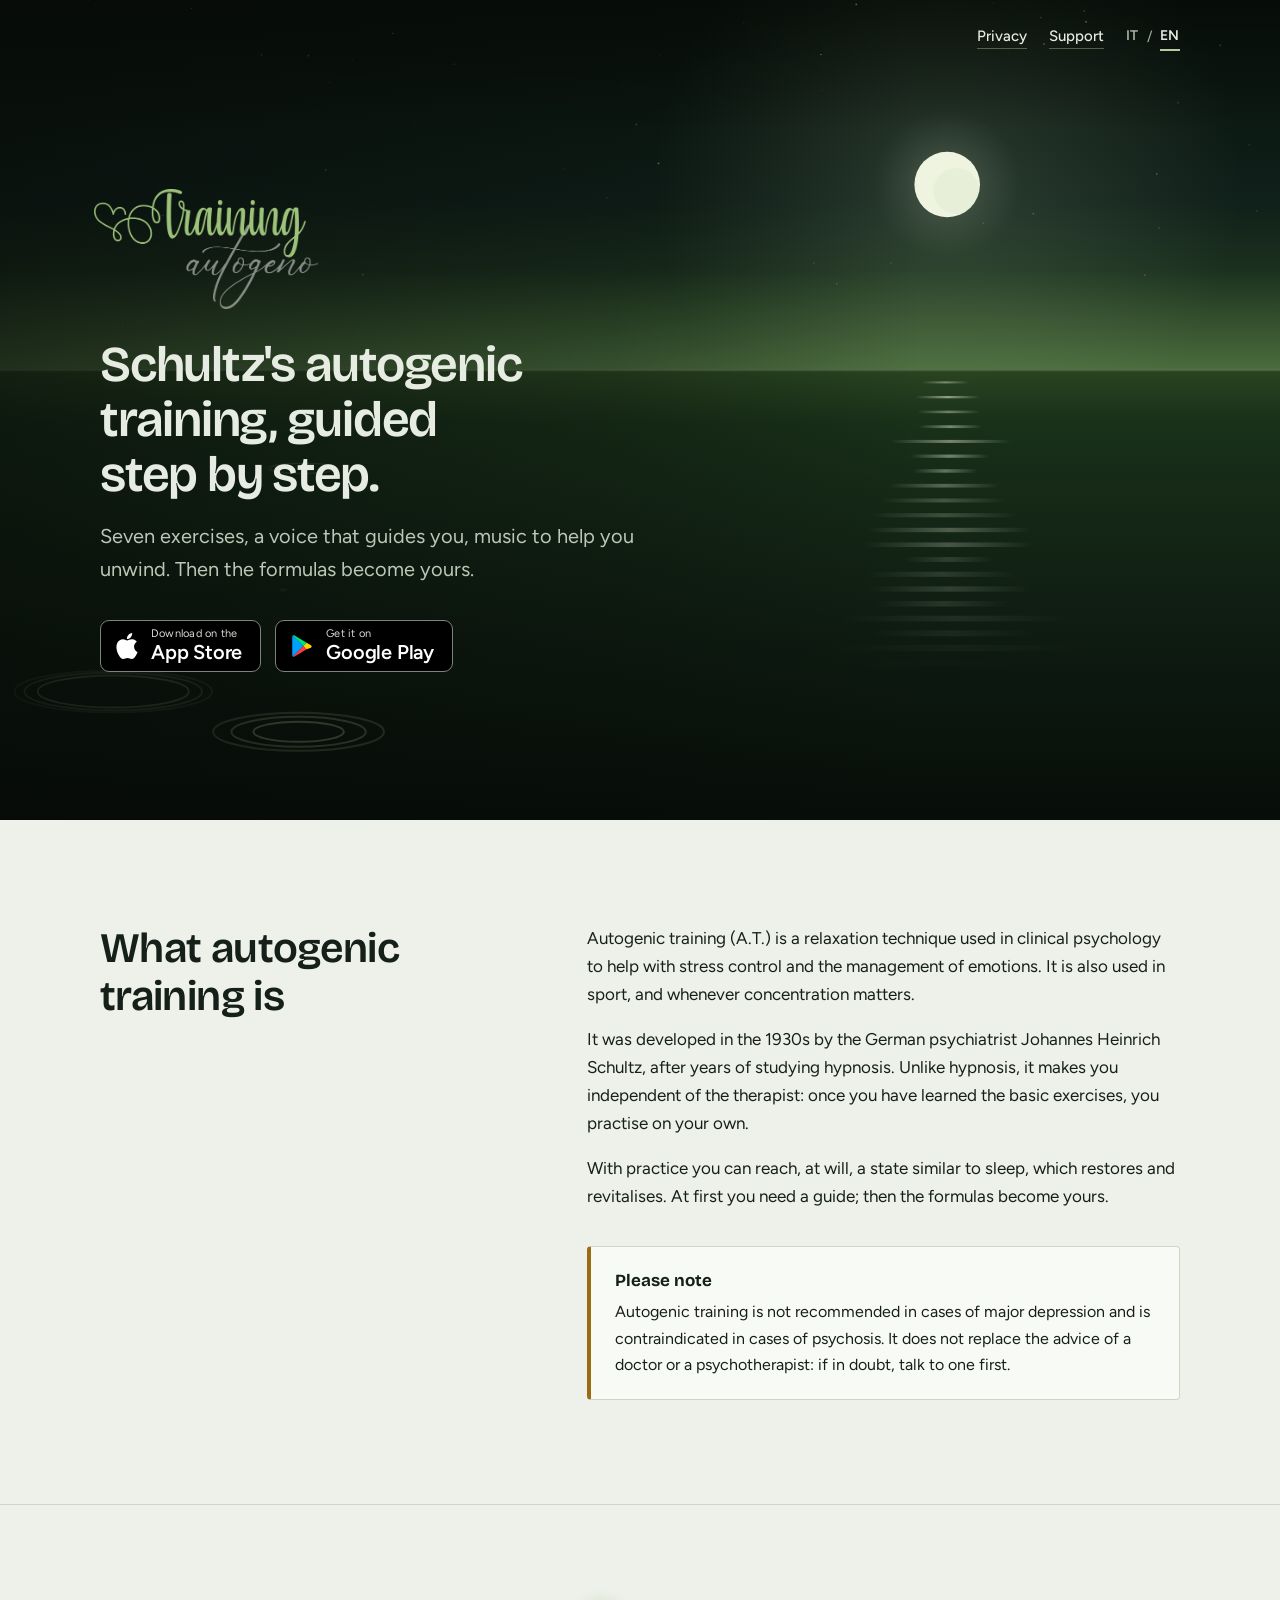
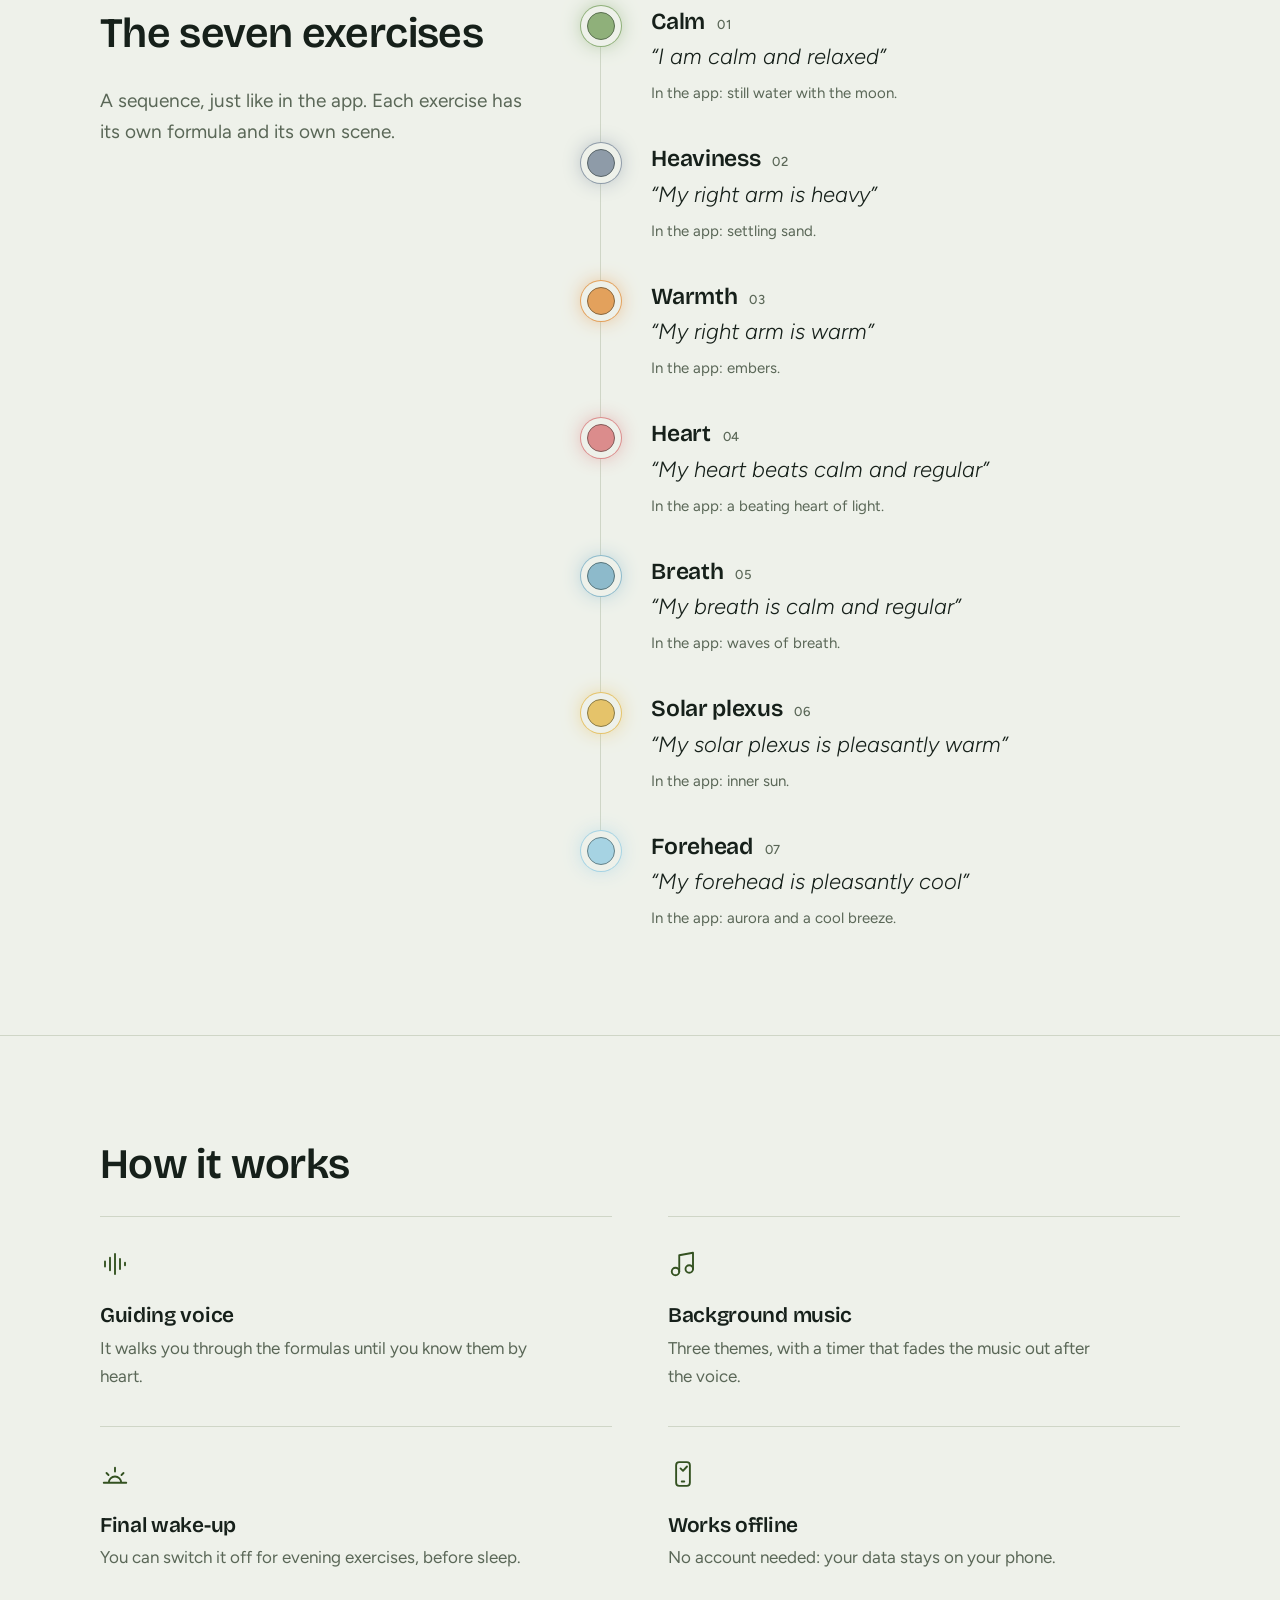
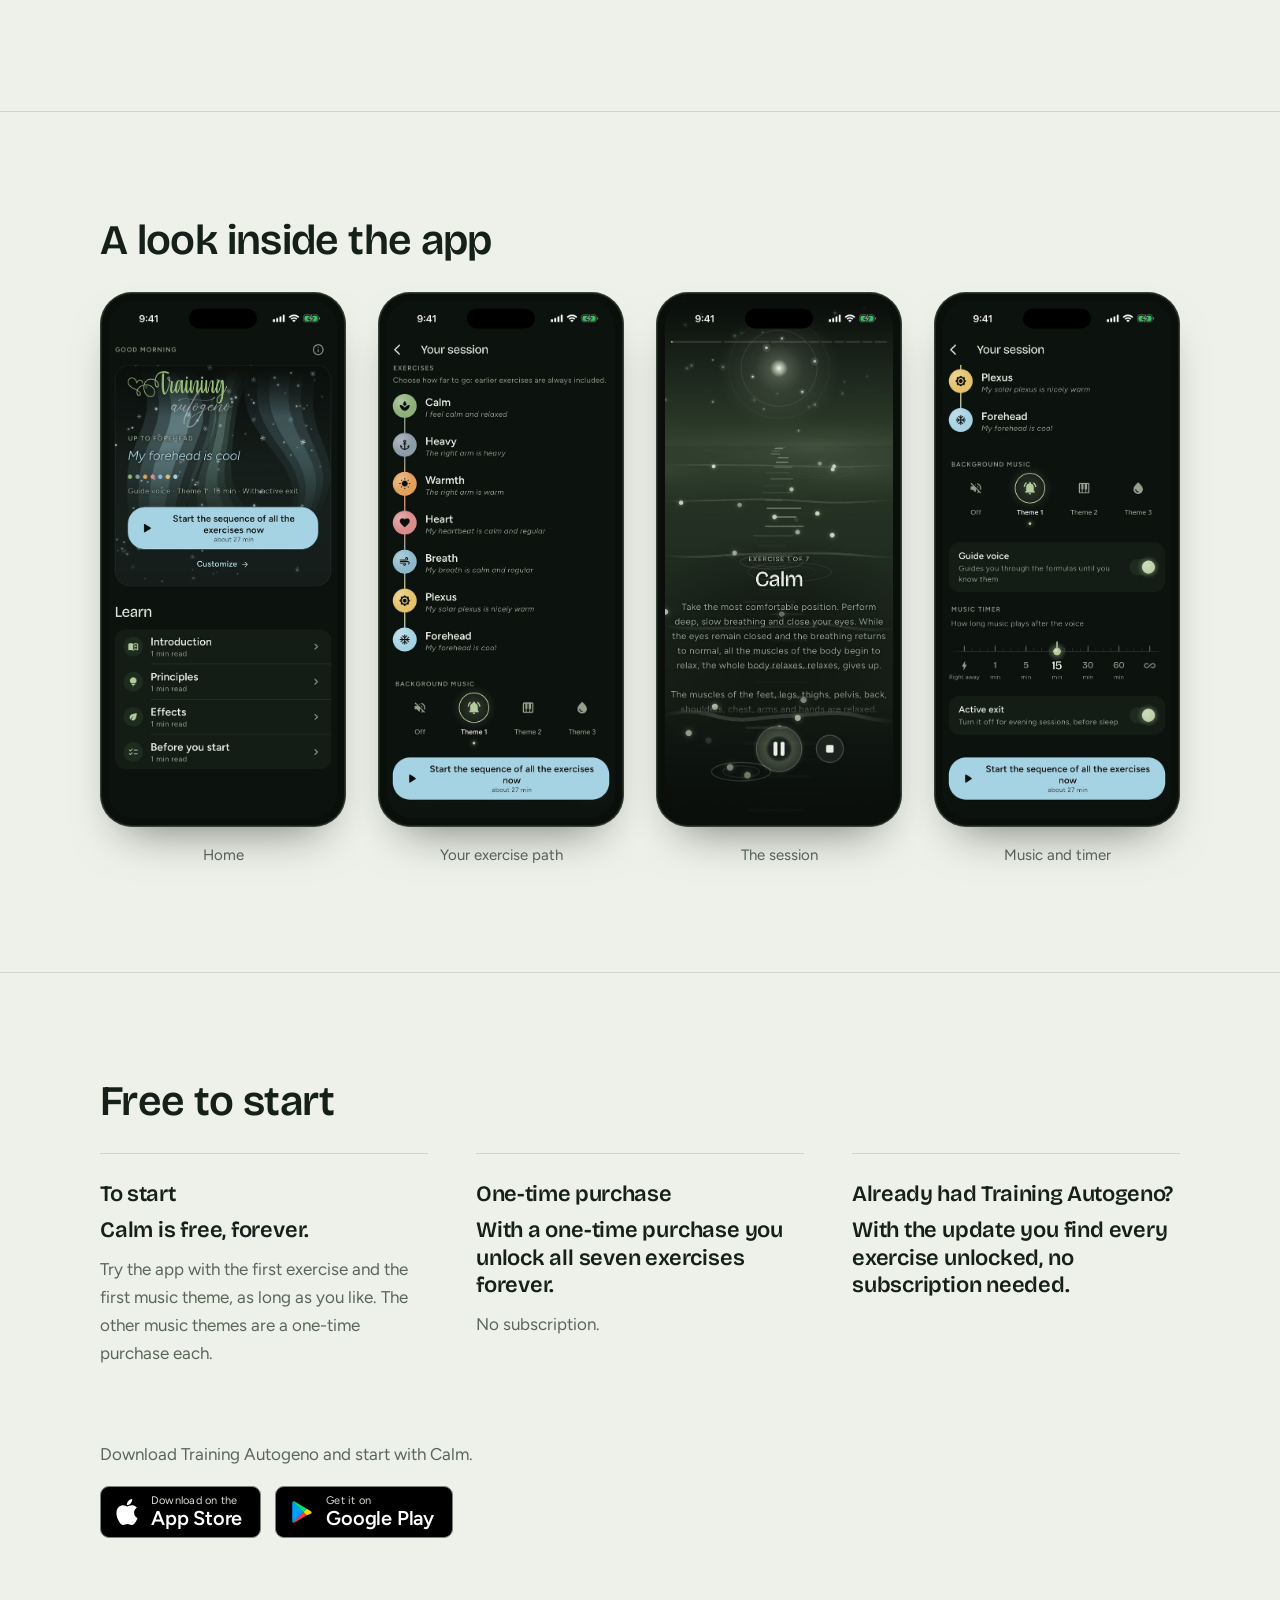
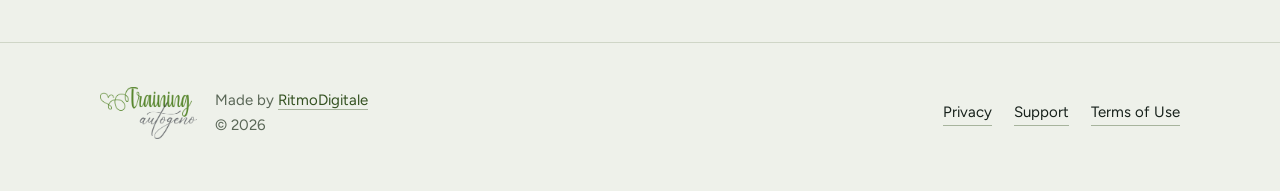
==== index.html @ 7a7b1d1b "Publish the Training Autogeno site. Co-authored-by: Cursor <cursoragent@cursor.com>" ====
<!doctype html>
<html lang="it">
<head>
  <meta charset="utf-8">
  <meta name="viewport" content="width=device-width, initial-scale=1">
  <title data-en="Training Autogeno">Training Autogeno</title>
  <meta name="description" content="Il training autogeno di Schultz, guidato passo dopo passo: sette esercizi, una voce che ti accompagna, musiche per rilassarti." data-en="Schultz's autogenic training, guided step by step: seven exercises, a guiding voice and music to help you unwind.">
  <meta name="theme-color" content="#0C120E" media="(prefers-color-scheme: dark)">
  <meta name="theme-color" content="#EEF1EA" media="(prefers-color-scheme: light)">
  <meta property="og:type" content="website">
  <meta property="og:site_name" content="Training Autogeno">
  <meta property="og:title" content="Training Autogeno" data-en="Training Autogeno">
  <meta property="og:description" content="Il training autogeno di Schultz, guidato passo dopo passo: sette esercizi, una voce che ti accompagna, musiche per rilassarti." data-en="Schultz's autogenic training, guided step by step: seven exercises, a guiding voice and music to help you unwind.">
  <meta property="og:image" content="assets/img/icon.png">
  <link rel="icon" type="image/png" href="assets/img/icon-180.png">
  <link rel="apple-touch-icon" href="assets/img/icon-180.png">
  <link rel="preconnect" href="https://fonts.googleapis.com">
  <link rel="preconnect" href="https://fonts.gstatic.com" crossorigin>
  <link rel="stylesheet" href="https://fonts.googleapis.com/css2?family=Bricolage+Grotesque:opsz,wght@12..96,400..800&family=Figtree:ital,wght@0,300..700;1,300..600&display=swap">
  <link rel="stylesheet" href="assets/style.css">
  <script src="assets/site.js"></script>
</head>
<body>
  <a class="skip" href="#main"><span data-l="it" lang="it">Salta al contenuto</span><span data-l="en" lang="en">Skip to content</span></a>
  <header class="site-header on-hero">
    <div class="wrap">
      <span></span>
      <nav class="nav" aria-label="Menu">
        <a href="privacy.html">Privacy</a>
        <a href="support.html"><span data-l="it" lang="it">Supporto</span><span data-l="en" lang="en">Support</span></a>
        <div class="lang" role="group" aria-label="Lingua / Language">
          <button type="button" data-set-lang="it" aria-pressed="true" lang="it">IT</button><span aria-hidden="true">/</span><button type="button" data-set-lang="en" aria-pressed="false" lang="en">EN</button>
        </div>
      </nav>
    </div>
  </header>
  <main id="main">
    <section class="hero" id="top" aria-labelledby="claim">
      <canvas id="scene" aria-hidden="true"></canvas>
      <div class="hero-scrim"></div>
      <div class="wrap hero-inner">
        <div class="hero-copy">
          <img class="hero-logo" src="assets/img/logo_dark.png" alt="Training Autogeno" width="224" height="120">
          <h1 class="claim" id="claim"><span data-l="it" lang="it">Il training autogeno di Schultz, guidato passo dopo passo.</span><span data-l="en" lang="en">Schultz's autogenic training, guided step by step.</span></h1>
          <p class="sub" data-l="it" lang="it">Sette esercizi, una voce che ti accompagna, musiche per rilassarti. Poi le formule diventano tue.</p>
<p class="sub" data-l="en" lang="en">Seven exercises, a voice that guides you, music to help you unwind. Then the formulas become yours.</p>
          <div class="stores">
          <a class="store" href="#" data-todo="URL App Store" aria-label="Scarica su App Store"><svg viewBox="0 0 24 24" aria-hidden="true" fill="#fff"><path d="M12.152 6.896c-.948 0-2.415-1.078-3.96-1.04-2.04.027-3.91 1.183-4.961 3.014-2.117 3.675-.546 9.103 1.519 12.09 1.013 1.454 2.208 3.09 3.792 3.039 1.52-.065 2.09-.987 3.935-.987 1.831 0 2.35.987 3.96.948 1.637-.026 2.676-1.48 3.676-2.948 1.156-1.688 1.636-3.325 1.662-3.415-.039-.013-3.182-1.221-3.22-4.857-.026-3.04 2.48-4.494 2.597-4.559-1.429-2.09-3.623-2.324-4.39-2.376-2-.156-3.675 1.09-4.61 1.09zM15.53 3.83c.843-1.012 1.4-2.427 1.245-3.83-1.207.052-2.662.805-3.532 1.818-.78.896-1.454 2.338-1.273 3.714 1.338.104 2.715-.688 3.559-1.701"/></svg><span><small><span data-l="it" lang="it">Scarica su</span><span data-l="en" lang="en">Download on the</span></small><b>App Store</b></span></a>
          <a class="store" href="#" data-todo="URL Google Play" aria-label="Disponibile su Google Play"><svg viewBox="0 0 24 24" aria-hidden="true"><path fill="#00A0FF" d="M3.6 2.3 13.3 12 3.6 21.7c-.4-.3-.6-.8-.6-1.4V3.7c0-.6.2-1.1.6-1.4z"/><path fill="#00E27A" d="M3.6 2.3c.4-.3 1-.4 1.6-.1l11.1 6.8-3 3z"/><path fill="#FF3A44" d="M3.6 21.7c.4.3 1 .4 1.6.1l11.1-6.8-3-3z"/><path fill="#FFD400" d="m16.3 9 3.9 2.3c.9.5.9 1.9 0 2.4L16.3 15l-3-3z"/></svg><span><small><span data-l="it" lang="it">Disponibile su</span><span data-l="en" lang="en">Get it on</span></small><b>Google Play</b></span></a>
        </div>
        </div>
      </div>
    </section>

    <section id="cose" aria-labelledby="h-cose">
      <div class="wrap about">
        <h2 id="h-cose"><span data-l="it" lang="it">Cos'è il training autogeno</span><span data-l="en" lang="en">What autogenic training is</span></h2>
        <div>
          <p data-l="it" lang="it">Il training autogeno (T.A.) è una tecnica di rilassamento usata in psicologia clinica come aiuto nel controllo dello stress e nella gestione delle emozioni. Si usa anche nello sport e ogni volta che serve concentrazione.</p>
<p data-l="en" lang="en">Autogenic training (A.T.) is a relaxation technique used in clinical psychology to help with stress control and the management of emotions. It is also used in sport, and whenever concentration matters.</p>
          <p data-l="it" lang="it">Lo sviluppò negli anni Trenta lo psichiatra tedesco Johannes Heinrich Schultz, dopo anni di studio dell'ipnosi. A differenza dell'ipnosi, rende indipendenti dal terapeuta: una volta imparati gli esercizi fondamentali, li pratichi da solo.</p>
<p data-l="en" lang="en">It was developed in the 1930s by the German psychiatrist Johannes Heinrich Schultz, after years of studying hypnosis. Unlike hypnosis, it makes you independent of the therapist: once you have learned the basic exercises, you practise on your own.</p>
          <p data-l="it" lang="it">Con la pratica puoi raggiungere, quando vuoi, una condizione simile al sonno, che ripara e rivitalizza. All'inizio serve una guida; poi le formule diventano tue.</p>
<p data-l="en" lang="en">With practice you can reach, at will, a state similar to sleep, which restores and revitalises. At first you need a guide; then the formulas become yours.</p>
          <aside class="notice" aria-label="Avvertenza">
            <strong><span data-l="it" lang="it">Avvertenza</span><span data-l="en" lang="en">Please note</span></strong>
            <p data-l="it" lang="it">Il training autogeno non è indicato in caso di depressione importante ed è controindicato in caso di psicosi. Non sostituisce il parere di un medico o di uno psicoterapeuta: se hai dubbi, parlane prima con lui.</p>
<p data-l="en" lang="en">Autogenic training is not recommended in cases of major depression and is contraindicated in cases of psychosis. It does not replace the advice of a doctor or a psychotherapist: if in doubt, talk to one first.</p>
          </aside>
        </div>
      </div>
    </section>

    <section id="esercizi" aria-labelledby="h-es">
      <div class="wrap exercises">
        <div>
          <h2 id="h-es"><span data-l="it" lang="it">I sette esercizi</span><span data-l="en" lang="en">The seven exercises</span></h2>
          <p class="lead" data-l="it" lang="it">Un percorso in sequenza, come nell'app. Ogni esercizio ha la sua formula e la sua scena.</p>
<p class="lead" data-l="en" lang="en">A sequence, just like in the app. Each exercise has its own formula and its own scene.</p>
        </div>
        <ol class="path">
          <li style="--c:#8FB07A">
            <span class="node" aria-hidden="true"></span>
            <h3><span data-l="it" lang="it">Calma</span><span data-l="en" lang="en">Calm</span> <span class="n" aria-hidden="true">01</span></h3>
            <p class="formula" data-l="it" lang="it">“Io sono calmo e disteso”</p>
<p class="formula" data-l="en" lang="en">“I am calm and relaxed”</p>
            <p class="scene" data-l="it" lang="it">Nell'app: acqua ferma con la luna.</p>
<p class="scene" data-l="en" lang="en">In the app: still water with the moon.</p>
          </li>
          <li style="--c:#8E9BA8">
            <span class="node" aria-hidden="true"></span>
            <h3><span data-l="it" lang="it">Pesantezza</span><span data-l="en" lang="en">Heaviness</span> <span class="n" aria-hidden="true">02</span></h3>
            <p class="formula" data-l="it" lang="it">“Il braccio destro è pesante”</p>
<p class="formula" data-l="en" lang="en">“My right arm is heavy”</p>
            <p class="scene" data-l="it" lang="it">Nell'app: sabbia che si posa.</p>
<p class="scene" data-l="en" lang="en">In the app: settling sand.</p>
          </li>
          <li style="--c:#E3A15C">
            <span class="node" aria-hidden="true"></span>
            <h3><span data-l="it" lang="it">Calore</span><span data-l="en" lang="en">Warmth</span> <span class="n" aria-hidden="true">03</span></h3>
            <p class="formula" data-l="it" lang="it">“Il braccio destro è caldo”</p>
<p class="formula" data-l="en" lang="en">“My right arm is warm”</p>
            <p class="scene" data-l="it" lang="it">Nell'app: braci.</p>
<p class="scene" data-l="en" lang="en">In the app: embers.</p>
          </li>
          <li style="--c:#DB8C8C">
            <span class="node" aria-hidden="true"></span>
            <h3><span data-l="it" lang="it">Cuore</span><span data-l="en" lang="en">Heart</span> <span class="n" aria-hidden="true">04</span></h3>
            <p class="formula" data-l="it" lang="it">“Il mio cuore batte calmo e rilassato”</p>
<p class="formula" data-l="en" lang="en">“My heart beats calm and regular”</p>
            <p class="scene" data-l="it" lang="it">Nell'app: un cuore di luce che batte.</p>
<p class="scene" data-l="en" lang="en">In the app: a beating heart of light.</p>
          </li>
          <li style="--c:#8DBACB">
            <span class="node" aria-hidden="true"></span>
            <h3><span data-l="it" lang="it">Respiro</span><span data-l="en" lang="en">Breath</span> <span class="n" aria-hidden="true">05</span></h3>
            <p class="formula" data-l="it" lang="it">“Il respiro è calmo e regolare”</p>
<p class="formula" data-l="en" lang="en">“My breath is calm and regular”</p>
            <p class="scene" data-l="it" lang="it">Nell'app: onde del respiro.</p>
<p class="scene" data-l="en" lang="en">In the app: waves of breath.</p>
          </li>
          <li style="--c:#E5C36A">
            <span class="node" aria-hidden="true"></span>
            <h3><span data-l="it" lang="it">Plesso</span><span data-l="en" lang="en">Solar plexus</span> <span class="n" aria-hidden="true">06</span></h3>
            <p class="formula" data-l="it" lang="it">“Il mio plesso solare è piacevolmente caldo”</p>
<p class="formula" data-l="en" lang="en">“My solar plexus is pleasantly warm”</p>
            <p class="scene" data-l="it" lang="it">Nell'app: sole interiore.</p>
<p class="scene" data-l="en" lang="en">In the app: inner sun.</p>
          </li>
          <li style="--c:#A6D3E3">
            <span class="node" aria-hidden="true"></span>
            <h3><span data-l="it" lang="it">Fronte</span><span data-l="en" lang="en">Forehead</span> <span class="n" aria-hidden="true">07</span></h3>
            <p class="formula" data-l="it" lang="it">“La mia fronte è piacevolmente fresca”</p>
<p class="formula" data-l="en" lang="en">“My forehead is pleasantly cool”</p>
            <p class="scene" data-l="it" lang="it">Nell'app: aurora e brezza fresca.</p>
<p class="scene" data-l="en" lang="en">In the app: aurora and a cool breeze.</p>
          </li>
        </ol>
      </div>
    </section>

    <section id="funziona" aria-labelledby="h-fn">
      <div class="wrap">
        <h2 id="h-fn"><span data-l="it" lang="it">Come funziona</span><span data-l="en" lang="en">How it works</span></h2>
        <div class="feats">
          <div class="feat"><svg viewBox="0 0 24 24" aria-hidden="true"><path d="M4 10v4M8 7v10M12 4v16M16 8v8M20 11v2"/></svg><h3><span data-l="it" lang="it">Voce guida</span><span data-l="en" lang="en">Guiding voice</span></h3><p data-l="it" lang="it">Ti accompagna nelle formule finché non le conosci.</p>
<p data-l="en" lang="en">It walks you through the formulas until you know them by heart.</p></div>
          <div class="feat"><svg viewBox="0 0 24 24" aria-hidden="true"><path d="M9 18V5l11-2v13"/><circle cx="6" cy="18" r="3"/><circle cx="17" cy="16" r="3"/></svg><h3><span data-l="it" lang="it">Musiche di sottofondo</span><span data-l="en" lang="en">Background music</span></h3><p data-l="it" lang="it">Tre temi, con un timer che sfuma la musica dopo la voce.</p>
<p data-l="en" lang="en">Three themes, with a timer that fades the music out after the voice.</p></div>
          <div class="feat"><svg viewBox="0 0 24 24" aria-hidden="true"><path d="M3 19h18M7 19a5 5 0 0 1 10 0M12 7v3M5.2 11.2l1.6 1.6M18.8 11.2l-1.6 1.6"/></svg><h3><span data-l="it" lang="it">Ripresa finale</span><span data-l="en" lang="en">Final wake-up</span></h3><p data-l="it" lang="it">Si può disattivare per gli esercizi serali, prima di dormire.</p>
<p data-l="en" lang="en">You can switch it off for evening exercises, before sleep.</p></div>
          <div class="feat"><svg viewBox="0 0 24 24" aria-hidden="true"><rect x="6.5" y="2.5" width="11" height="19" rx="2.5"/><path d="M10 7.5l2 2 3.2-3.5M11 18h2"/></svg><h3><span data-l="it" lang="it">Funziona offline</span><span data-l="en" lang="en">Works offline</span></h3><p data-l="it" lang="it">Niente account: i tuoi dati restano sul telefono.</p>
<p data-l="en" lang="en">No account needed: your data stays on your phone.</p></div>
        </div>
      </div>
    </section>

    <section id="screenshot" aria-labelledby="h-sc">
      <div class="wrap">
        <h2 id="h-sc"><span data-l="it" lang="it">Uno sguardo all'app</span><span data-l="en" lang="en">A look inside the app</span></h2>
        <ul class="phones">
          <li><figure>
            <div class="phone" role="img" aria-label="Home con la scena dell'esercizio scelto" data-alt-it="Home con la scena dell'esercizio scelto" data-alt-en="Home with the scene of the chosen exercise"><div class="screen"><canvas data-phone="home" aria-hidden="true"></canvas><img src="assets/img/screens/home.it.jpg" data-shot="home" alt="" loading="lazy" onload="this.classList.add('ok')"></div></div>
            <figcaption><span data-l="it" lang="it">La home</span><span data-l="en" lang="en">Home</span></figcaption>
          </figure></li>
          <li><figure>
            <div class="phone" role="img" aria-label="Il percorso dei sette esercizi con l'anteprima animata" data-alt-it="Il percorso dei sette esercizi con l'anteprima animata" data-alt-en="The path of the seven exercises with the animated preview"><div class="screen"><canvas data-phone="setup" aria-hidden="true"></canvas><img src="assets/img/screens/setup.it.jpg" data-shot="setup" alt="" loading="lazy" onload="this.classList.add('ok')"></div></div>
            <figcaption><span data-l="it" lang="it">Il percorso degli esercizi</span><span data-l="en" lang="en">Your exercise path</span></figcaption>
          </figure></li>
          <li><figure>
            <div class="phone" role="img" aria-label="Sessione con la scena dell'acqua ferma" data-alt-it="Sessione con la scena dell'acqua ferma" data-alt-en="Session with the still water scene"><div class="screen"><canvas data-phone="session" aria-hidden="true"></canvas><img src="assets/img/screens/session.it.jpg" data-shot="session" alt="" loading="lazy" onload="this.classList.add('ok')"></div></div>
            <figcaption><span data-l="it" lang="it">La sessione</span><span data-l="en" lang="en">The session</span></figcaption>
          </figure></li>
          <li><figure>
            <div class="phone" role="img" aria-label="Musiche, timer della musica e ripresa finale" data-alt-it="Musiche, timer della musica e ripresa finale" data-alt-en="Music themes, music timer and active exit"><div class="screen"><canvas data-phone="paywall" aria-hidden="true"></canvas><img src="assets/img/screens/controls.it.jpg" data-shot="controls" alt="" loading="lazy" onload="this.classList.add('ok')"></div></div>
            <figcaption><span data-l="it" lang="it">Musiche e timer</span><span data-l="en" lang="en">Music and timer</span></figcaption>
          </figure></li>
        </ul>
      </div>
    </section>

    <section id="prezzi" aria-labelledby="h-pr">
      <div class="wrap">
        <h2 id="h-pr"><span data-l="it" lang="it">Gratis per cominciare</span><span data-l="en" lang="en">Free to start</span></h2>
        <div class="prices">
          <div class="price">
            <h3><span data-l="it" lang="it">Per cominciare</span><span data-l="en" lang="en">To start</span></h3>
            <p class="big" data-l="it" lang="it">Calma è gratis, per sempre.</p>
<p class="big" data-l="en" lang="en">Calm is free, forever.</p>
            <p data-l="it" lang="it">Provi l'app con il primo esercizio e il primo tema musicale, quanto vuoi. Gli altri temi musicali si acquistano a parte, una volta sola.</p>
<p data-l="en" lang="en">Try the app with the first exercise and the first music theme, as long as you like. The other music themes are a one-time purchase each.</p>
          </div>
          <div class="price">
            <h3><span data-l="it" lang="it">Acquisto unico</span><span data-l="en" lang="en">One-time purchase</span></h3>
            <p class="big" data-l="it" lang="it">Con un acquisto unico sblocchi per sempre tutti e sette gli esercizi.</p>
<p class="big" data-l="en" lang="en">With a one-time purchase you unlock all seven exercises forever.</p>
            <p data-l="it" lang="it">Nessun abbonamento.</p>
<p data-l="en" lang="en">No subscription.</p>
          </div>
          <div class="price">
            <h3><span data-l="it" lang="it">Avevi già Training Autogeno?</span><span data-l="en" lang="en">Already had Training Autogeno?</span></h3>
            <p class="big" data-l="it" lang="it">Con l'aggiornamento trovi tutti gli esercizi sbloccati, senza abbonamento.</p>
<p class="big" data-l="en" lang="en">With the update you find every exercise unlocked, no subscription needed.</p>
          </div>
        </div>
        <div class="cta">
          <p data-l="it" lang="it">Scarica Training Autogeno e comincia da Calma.</p>
<p data-l="en" lang="en">Download Training Autogeno and start with Calm.</p>
          <div class="stores">
          <a class="store" href="#" data-todo="URL App Store" aria-label="Scarica su App Store"><svg viewBox="0 0 24 24" aria-hidden="true" fill="#fff"><path d="M12.152 6.896c-.948 0-2.415-1.078-3.96-1.04-2.04.027-3.91 1.183-4.961 3.014-2.117 3.675-.546 9.103 1.519 12.09 1.013 1.454 2.208 3.09 3.792 3.039 1.52-.065 2.09-.987 3.935-.987 1.831 0 2.35.987 3.96.948 1.637-.026 2.676-1.48 3.676-2.948 1.156-1.688 1.636-3.325 1.662-3.415-.039-.013-3.182-1.221-3.22-4.857-.026-3.04 2.48-4.494 2.597-4.559-1.429-2.09-3.623-2.324-4.39-2.376-2-.156-3.675 1.09-4.61 1.09zM15.53 3.83c.843-1.012 1.4-2.427 1.245-3.83-1.207.052-2.662.805-3.532 1.818-.78.896-1.454 2.338-1.273 3.714 1.338.104 2.715-.688 3.559-1.701"/></svg><span><small><span data-l="it" lang="it">Scarica su</span><span data-l="en" lang="en">Download on the</span></small><b>App Store</b></span></a>
          <a class="store" href="#" data-todo="URL Google Play" aria-label="Disponibile su Google Play"><svg viewBox="0 0 24 24" aria-hidden="true"><path fill="#00A0FF" d="M3.6 2.3 13.3 12 3.6 21.7c-.4-.3-.6-.8-.6-1.4V3.7c0-.6.2-1.1.6-1.4z"/><path fill="#00E27A" d="M3.6 2.3c.4-.3 1-.4 1.6-.1l11.1 6.8-3 3z"/><path fill="#FF3A44" d="M3.6 21.7c.4.3 1 .4 1.6.1l11.1-6.8-3-3z"/><path fill="#FFD400" d="m16.3 9 3.9 2.3c.9.5.9 1.9 0 2.4L16.3 15l-3-3z"/></svg><span><small><span data-l="it" lang="it">Disponibile su</span><span data-l="en" lang="en">Get it on</span></small><b>Google Play</b></span></a>
        </div>
        </div>
      </div>
    </section>
  </main>
  <footer class="site-footer">
    <div class="wrap">
      <div class="foot-brand">
        <img class="logo-l" src="assets/img/logo_light.png" alt="Training Autogeno" width="97" height="52">
        <img class="logo-d" src="assets/img/logo_dark.png" alt="" width="97" height="52">
        <p><span data-l="it" lang="it">Realizzato da <a href="https://ritmodigitale.it/" rel="noopener">RitmoDigitale</a></span><span data-l="en" lang="en">Made by <a href="https://ritmodigitale.it/" rel="noopener">RitmoDigitale</a></span><br>© 2026</p>
      </div>
      <nav class="foot-nav" aria-label="Footer">
        <a href="privacy.html">Privacy</a>
        <a href="support.html"><span data-l="it" lang="it">Supporto</span><span data-l="en" lang="en">Support</span></a>
        <a href="https://www.apple.com/legal/internet-services/itunes/dev/stdeula/" rel="noopener"><span data-l="it" lang="it">Termini d'uso</span><span data-l="en" lang="en">Terms of Use</span></a>
      </nav>
    </div>
  </footer>
</body>
</html>
---- assets/style.css ----
/* Training Autogeno: sito di presentazione. Nessun serif, nessun pulsante a pill. */

/* ---------- Token: tema chiaro (predefinito) ---------- */
:root {
  --bg: #EEF1EA;
  --surface: #F8FAF5;
  --ink: #16201A;
  --muted: #5A6757;
  --line: #CFD6C7;
  --accent: #335120;
  --accent-soft: rgba(51, 81, 32, .38);
  --todo-bg: #F7E8A2;
  --todo-ink: #16201A;
  --todo-line: #B8872E;
  --warn: #9A6B13;
  --logo-l: block;
  --logo-d: none;
  --font-head: "Bricolage Grotesque", "Avenir Next", "Segoe UI", system-ui, -apple-system, sans-serif;
  --font-body: "Figtree", "Avenir Next", "Segoe UI", system-ui, -apple-system, sans-serif;
  --gutter: 20px;
  --maxw: 1080px;
  color-scheme: light;
}

/* ---------- Tema scuro: segue il sistema, forzabile con data-theme ---------- */
@media (prefers-color-scheme: dark) {
  :root:not([data-theme="light"]) {
    --bg: #0C120E;
    --surface: #141C16;
    --ink: #E6ECE2;
    --muted: #93A08E;
    --line: #2B382B;
    --accent: #B5CC9F;
    --accent-soft: rgba(181, 204, 159, .4);
    --todo-bg: rgba(229, 195, 106, .22);
    --todo-ink: #F6E7B0;
    --todo-line: #E5C36A;
    --warn: #E5C36A;
    --logo-l: none;
    --logo-d: block;
    color-scheme: dark;
  }
}
:root[data-theme="dark"] {
  --bg: #0C120E;
  --surface: #141C16;
  --ink: #E6ECE2;
  --muted: #93A08E;
  --line: #2B382B;
  --accent: #B5CC9F;
  --accent-soft: rgba(181, 204, 159, .4);
  --todo-bg: rgba(229, 195, 106, .22);
  --todo-ink: #F6E7B0;
  --todo-line: #E5C36A;
  --warn: #E5C36A;
  --logo-l: none;
  --logo-d: block;
  color-scheme: dark;
}

/* ---------- Lingua ---------- */
html[data-lang="en"] [data-l="it"],
html:not([data-lang="en"]) [data-l="en"] { display: none !important; }
html:not(.js) .lang { display: none; }

/* ---------- Base ---------- */
*, *::before, *::after { box-sizing: border-box; }
html { -webkit-text-size-adjust: 100%; scroll-behavior: smooth; }
body {
  margin: 0;
  background: var(--bg);
  color: var(--ink);
  font-family: var(--font-body);
  font-size: 17px;
  line-height: 1.65;
  -webkit-font-smoothing: antialiased;
  overflow-x: hidden;
}
img, canvas, svg { max-width: 100%; }
h1, h2, h3 { font-family: var(--font-head); font-weight: 600; letter-spacing: -.015em; line-height: 1.15; margin: 0; }
p { margin: 0 0 1em; }
ul, ol { padding: 0; margin: 0; }

.wrap { width: 100%; max-width: calc(var(--maxw) + var(--gutter) * 2); margin-inline: auto; padding-inline: var(--gutter); }

:focus-visible { outline: 2px solid var(--accent); outline-offset: 3px; border-radius: 3px; }
.hero :focus-visible, .on-hero :focus-visible { outline-color: #B5CC9F; }

.skip {
  position: absolute; left: var(--gutter); top: -60px; z-index: 100;
  background: var(--surface); color: var(--ink); border: 1px solid var(--line);
  padding: 10px 16px; border-radius: 6px; text-decoration: none; font-weight: 600;
}
.skip:focus { top: 12px; }

/* Link testuale con sottolineatura animata */
a {
  color: var(--accent);
  text-decoration: none;
  padding-bottom: 1px;
  background:
    linear-gradient(var(--accent), var(--accent)) 0 100% / 0 2px no-repeat,
    linear-gradient(var(--accent-soft), var(--accent-soft)) 0 100% / 100% 1px no-repeat;
  transition: background-size .3s ease;
  -webkit-box-decoration-break: clone; box-decoration-break: clone;
}
a:hover, a:focus-visible { background-size: 100% 2px, 100% 1px; }
a.plain, .store, .brand, .skip { background: none; padding-bottom: 0; }

.todo {
  background: var(--todo-bg); color: var(--todo-ink);
  padding: 0 .35em; border-radius: 3px; font-weight: 500;
  box-shadow: inset 0 -1.5px 0 var(--todo-line);
  -webkit-box-decoration-break: clone; box-decoration-break: clone;
}

/* ---------- Intestazione ---------- */
.site-header { padding: 18px 0; border-bottom: 1px solid var(--line); }
.site-header .wrap { display: flex; align-items: center; justify-content: space-between; gap: 16px; }
.brand { display: inline-flex; align-items: center; }
.brand img { height: 46px; width: auto; }
.logo-l { display: var(--logo-l); }
.logo-d { display: var(--logo-d); }
.nav { display: flex; align-items: center; gap: 22px; }
.nav a { font-size: 15px; font-weight: 500; color: var(--ink); }
.nav a[aria-current="page"] { color: var(--accent); }
.lang { display: flex; align-items: center; gap: 8px; font-size: 14px; color: var(--muted); }
.lang button {
  font: inherit; font-weight: 600; letter-spacing: .04em; color: var(--muted);
  background: none; border: 0; padding: 2px 0; cursor: pointer;
  border-bottom: 2px solid transparent;
}
.lang button[aria-pressed="true"] { color: var(--ink); border-bottom-color: var(--accent); }
.lang button:hover { color: var(--ink); }

.site-header.on-hero {
  position: absolute; inset: 0 0 auto 0; z-index: 5; border: 0; padding: 22px 0;
}
.on-hero .nav a { color: #E6ECE2; }
.on-hero .nav a:hover { color: #fff; }
.on-hero .lang, .on-hero .lang button { color: #A9B6A3; }
.on-hero .lang button[aria-pressed="true"] { color: #E6ECE2; border-bottom-color: #B5CC9F; }
.on-hero a { --accent: #B5CC9F; --accent-soft: rgba(181, 204, 159, .4); }

/* ---------- Hero (sempre notte) ---------- */
.hero {
  position: relative; isolation: isolate; overflow: hidden;
  min-height: min(100svh, 820px); padding: 0;
  display: flex; flex-direction: column; justify-content: center;
  background: #0A130C; color: #E6ECE2;
}
.hero canvas { position: absolute; inset: 0; width: 100%; height: 100%; z-index: -2; display: block; }
.hero-scrim {
  position: absolute; inset: 0; z-index: -1; pointer-events: none;
  background:
    linear-gradient(90deg, rgba(6, 10, 7, .62) 0%, rgba(6, 10, 7, .28) 48%, rgba(6, 10, 7, 0) 72%),
    linear-gradient(180deg, rgba(6, 10, 7, .5) 0, rgba(6, 10, 7, 0) 130px);
}
.hero-inner { padding-block: 112px 72px; }
.hero-copy { max-width: 560px; }
.hero-logo { display: block; height: 120px; width: auto; margin: 0 0 28px -6px; }
.claim {
  font-size: clamp(30px, 4.2vw, 50px); font-weight: 600; line-height: 1.1; letter-spacing: -.025em;
  margin-bottom: 18px; text-wrap: balance;
}
.sub { font-size: clamp(17px, 1.7vw, 20px); color: #BCC8B6; max-width: 34em; margin-bottom: 34px; }
.stores { display: flex; flex-wrap: wrap; gap: 14px; }

/* Badge degli store: rettangoli scuri, niente pill */
.store {
  display: inline-flex; align-items: center; gap: 11px;
  min-height: 52px; padding: 7px 18px 7px 13px;
  background: #000; color: #fff; border: 1px solid #7C847A; border-radius: 9px;
  transition: border-color .2s, transform .2s, box-shadow .2s;
}
.store:hover { border-color: #B5CC9F; transform: translateY(-1px); box-shadow: 0 6px 20px rgba(0, 0, 0, .35); background: #000; }
.store svg { width: 26px; height: 26px; flex: none; }
.store span { display: flex; flex-direction: column; line-height: 1.1; text-align: left; }
.store small { font-size: 11px; letter-spacing: .02em; color: #D6DCD2; }
.store b { font-family: var(--font-body); font-size: 20px; font-weight: 600; letter-spacing: -.01em; }

/* ---------- Sezioni ---------- */
section { padding: 104px 0; }
section + section { border-top: 1px solid var(--line); }
.hero + section { border-top: 0; }
h2 { font-size: clamp(28px, 3.6vw, 42px); margin-bottom: 28px; text-wrap: balance; }
.lead { color: var(--muted); font-size: 19px; max-width: 36em; }

.about { display: grid; grid-template-columns: 5fr 7fr; gap: 64px; align-items: start; }
.about h2 { position: sticky; top: 40px; }
.about p { max-width: 36em; }

.notice {
  margin-top: 36px; padding: 20px 24px; max-width: 40em;
  background: var(--surface); border: 1px solid var(--line); border-left: 4px solid var(--warn); border-radius: 4px;
}
.notice strong { display: block; font-family: var(--font-head); font-size: 17px; margin-bottom: 4px; }
.notice p { margin: 0; font-size: 16px; }

/* Percorso dei sette esercizi */
.exercises { display: grid; grid-template-columns: 5fr 7fr; gap: 64px; align-items: start; }
.exercises > div:first-child { position: sticky; top: 40px; }
.path { list-style: none; position: relative; }
.path li { position: relative; padding: 0 0 40px 64px; }
.path li:last-child { padding-bottom: 0; }
.path li::before { content: ""; position: absolute; left: 13px; top: 38px; bottom: -2px; width: 1px; background: var(--line); }
.path li:last-child::before { display: none; }
.node {
  position: absolute; left: 0; top: 3px; width: 28px; height: 28px; border-radius: 50%;
  background: var(--c); border: 1.5px solid color-mix(in srgb, var(--c) 55%, var(--ink)); box-shadow: 0 0 0 6px var(--bg), 0 0 0 7px var(--c), 0 0 22px 2px var(--c);
}
.path h3 { font-size: 23px; display: flex; align-items: baseline; gap: 12px; }
.path h3 .n { font-family: var(--font-body); font-weight: 500; font-size: 13px; color: var(--muted); letter-spacing: .06em; }
.formula { font-style: italic; font-weight: 300; font-size: clamp(19px, 2.1vw, 22px); margin: 4px 0 6px; color: var(--ink); }
.scene { font-size: 15px; color: var(--muted); margin: 0; }

/* Come funziona */
.feats { display: grid; grid-template-columns: 1fr 1fr; gap: 0 56px; margin-top: 12px; }
.feat { border-top: 1px solid var(--line); padding: 32px 0 36px; }
.feat svg { width: 30px; height: 30px; stroke: var(--accent); fill: none; stroke-width: 1.5; stroke-linecap: round; stroke-linejoin: round; margin-bottom: 16px; }
.feat h3 { font-size: 21px; margin-bottom: 6px; }
.feat p { margin: 0; color: var(--muted); max-width: 26em; }

/* Telefoni */
.phones { display: grid; grid-template-columns: repeat(4, 1fr); gap: 32px; margin: 12px 0 0; padding: 0; list-style: none; }
.phones figure { margin: 0; }
.phone {
  position: relative; aspect-ratio: 1206 / 2622; width: 100%;
  border-radius: 13% / 6%; padding: 3.2%;
  background: #0b0f0c; border: 1px solid #364236;
  box-shadow: 0 24px 48px -24px rgba(0, 0, 0, .55), inset 0 0 0 1px #1c241d;
}
.phone .screen { position: relative; width: 100%; height: 100%; border-radius: 10.5% / 4.9%; overflow: hidden; background: #0C120E; }
.phone canvas, .phone img { position: absolute; inset: 0; width: 100%; height: 100%; display: block; object-fit: cover; }
.phone img { opacity: 0; transition: opacity .3s; }
.phone img.ok { opacity: 1; }
.phones figcaption { margin-top: 16px; text-align: center; font-size: 15px; color: var(--muted); }

/* Prezzi */
.prices { display: grid; grid-template-columns: repeat(3, 1fr); gap: 0 48px; }
.price { border-top: 1px solid var(--line); padding: 28px 0 8px; }
.price h3 { font-size: 22px; margin-bottom: 10px; }
.price p { color: var(--muted); max-width: 24em; }
.price p.big { color: var(--ink); font-family: var(--font-head); font-weight: 600; font-size: 22px; letter-spacing: -.01em; line-height: 1.25; margin-bottom: 10px; }
.cta { margin-top: 48px; }
.cta p { color: var(--muted); margin-bottom: 18px; }

/* ---------- Piè di pagina ---------- */
.site-footer { border-top: 1px solid var(--line); padding: 44px 0 52px; font-size: 15px; color: var(--muted); }
.site-footer .wrap { display: flex; flex-wrap: wrap; gap: 28px 48px; align-items: center; justify-content: space-between; }
.foot-brand { display: flex; align-items: center; gap: 18px; }
.foot-brand img { height: 52px; width: auto; }
.foot-brand p { margin: 0; }
.foot-nav { display: flex; flex-wrap: wrap; gap: 6px 22px; align-items: center; }
.foot-nav a { color: var(--ink); }

/* ---------- Documenti (privacy, supporto) ---------- */
.page { padding: 72px 0 96px; }
.doc { max-width: 68ch; margin-inline: auto; }
.doc h1 { font-size: clamp(34px, 5vw, 52px); letter-spacing: -.025em; margin-bottom: 14px; }
.doc .meta { color: var(--muted); font-size: 15px; margin-bottom: 36px; }
.doc h2 { font-size: clamp(22px, 2.6vw, 28px); margin: 0 0 14px; scroll-margin-top: 24px; }
.doc section { padding: 0; margin-top: 48px; border: 0; counter-increment: sec; }
.doc section + section { border: 0; }
.doc .numbered h2::before { content: counter(sec) ". "; color: var(--accent); }
.doc { counter-reset: sec; }
.doc ul, .doc ol.list { padding-left: 1.2em; margin: 0 0 1em; }
.doc li { margin-bottom: .4em; }
.summary { background: var(--surface); border: 1px solid var(--line); border-radius: 6px; padding: 20px 24px; margin-bottom: 32px; }
.summary p { margin: 0; }
.toc { border-top: 1px solid var(--line); border-bottom: 1px solid var(--line); padding: 20px 0; margin-bottom: 8px; }
.toc strong { font-family: var(--font-head); font-size: 15px; letter-spacing: .02em; display: block; margin-bottom: 8px; }
.toc ol { margin: 0; padding-left: 1.5em; columns: 2; column-gap: 32px; }
.toc li { margin-bottom: .25em; break-inside: avoid; }
dl.facts { margin: 0 0 1em; border-top: 1px solid var(--line); }
dl.facts > div { display: grid; grid-template-columns: 11em 1fr; gap: 4px 20px; padding: 10px 0; border-bottom: 1px solid var(--line); }
dl.facts dt { color: var(--muted); font-size: 15px; }
dl.facts dd { margin: 0; }
.overflow-wrap { overflow-wrap: anywhere; }

/* Supporto */
.contact { border-top: 1px solid var(--line); border-bottom: 1px solid var(--line); padding: 24px 0; margin: 28px 0 8px; }
.contact .label { color: var(--muted); font-size: 15px; margin-bottom: 6px; }
.contact .row { display: flex; flex-wrap: wrap; align-items: center; gap: 12px 18px; }
.contact .mail { font-size: 20px; font-weight: 500; user-select: all; overflow-wrap: anywhere; }
.btn {
  font: inherit; font-size: 15px; font-weight: 600; color: var(--ink);
  background: var(--surface); border: 1px solid var(--line); border-radius: 6px;
  padding: 7px 16px; cursor: pointer; transition: border-color .2s, background .2s;
}
.btn:hover { border-color: var(--accent); }
.btn.done { border-color: var(--accent); color: var(--accent); }
.doc h2.faq-title { margin-top: 56px; }
.faq details { border-bottom: 1px solid var(--line); interpolate-size: allow-keywords; }
.faq details:first-of-type { border-top: 1px solid var(--line); }
.faq summary {
  list-style: none; cursor: pointer; padding: 18px 40px 18px 0; position: relative;
  font-family: var(--font-head); font-weight: 600; font-size: 19px; line-height: 1.3; letter-spacing: -.01em;
}
.faq summary::-webkit-details-marker { display: none; }
.faq summary::after {
  content: ""; position: absolute; right: 6px; top: 50%; width: 9px; height: 9px;
  border-right: 2px solid var(--accent); border-bottom: 2px solid var(--accent);
  transform: translateY(-70%) rotate(45deg); transition: transform .3s ease;
}
.faq details[open] summary::after { transform: translateY(-30%) rotate(-135deg); }
.faq summary:hover { color: var(--accent); }
.faq .ans { padding: 0 0 20px; color: var(--ink); }
.faq .ans p:last-child { margin-bottom: 0; }
.faq details[open] .ans { animation: ans .35s ease; }
@keyframes ans { from { opacity: 0; transform: translateY(-6px); } to { opacity: 1; transform: none; } }
@supports (selector(::details-content)) {
  .faq details::details-content { height: 0; overflow: clip; transition: height .3s ease, content-visibility .3s allow-discrete; }
  .faq details[open]::details-content { height: auto; }
}

/* ---------- Responsive ---------- */
@media (max-width: 900px) {
  section { padding: 72px 0; }
  .about, .exercises { grid-template-columns: 1fr; gap: 28px; }
  .about h2, .exercises > div:first-child { position: static; }
  .about h2 { margin-bottom: 0; }
  .exercises h2 { margin-bottom: 14px; }
  .prices { grid-template-columns: 1fr; gap: 0; }
  .price { padding-bottom: 20px; }
  .phones {
    display: flex; overflow-x: auto; scroll-snap-type: x mandatory; gap: 20px;
    margin-inline: calc(var(--gutter) * -1); padding: 4px var(--gutter) 18px;
    -webkit-overflow-scrolling: touch; scrollbar-width: thin; scrollbar-color: var(--line) transparent;
  }
  .phones li { flex: 0 0 min(64vw, 250px); scroll-snap-align: center; }
}
@media (max-width: 720px) {
  body { font-size: 16.5px; }
  .feats { grid-template-columns: 1fr; }
  .feat { padding: 26px 0 28px; }
  .hero { justify-content: flex-end; }
  .hero-inner { padding-block: 96px 40px; }
  .hero-logo { height: 92px; margin-bottom: 20px; }
  .hero-scrim {
    background:
      linear-gradient(180deg, rgba(6, 10, 7, .5) 0, rgba(6, 10, 7, 0) 110px),
      linear-gradient(180deg, rgba(6, 10, 7, 0) 38%, rgba(6, 10, 7, .84) 72%);
  }
  .sub { margin-bottom: 26px; }
  .stores { gap: 10px; }
  .store { padding-right: 14px; flex: 1 1 150px; min-height: 50px; }
  .store b { font-size: 18px; }
  .nav { gap: 16px; }
  .brand img { height: 40px; }
  .toc ol { columns: 1; }
  dl.facts > div { grid-template-columns: 1fr; }
  .path li { padding-left: 54px; }
  .page { padding: 48px 0 72px; }
}
@media (max-width: 400px) {
  .nav { gap: 12px; }
  .nav a { font-size: 14px; }
  .hero-logo { height: 80px; }
}

@media (prefers-reduced-motion: reduce) {
  html { scroll-behavior: auto; }
  * { transition-duration: 0s !important; animation-duration: 0s !important; }
}
@media print {
  .site-header, .skip, .lang, .toc { display: none; }
  body { background: #fff; color: #000; }
}

/* link lunghi (URL degli store) vanno a capo invece di sforare su schermi stretti */
a { overflow-wrap: anywhere; }
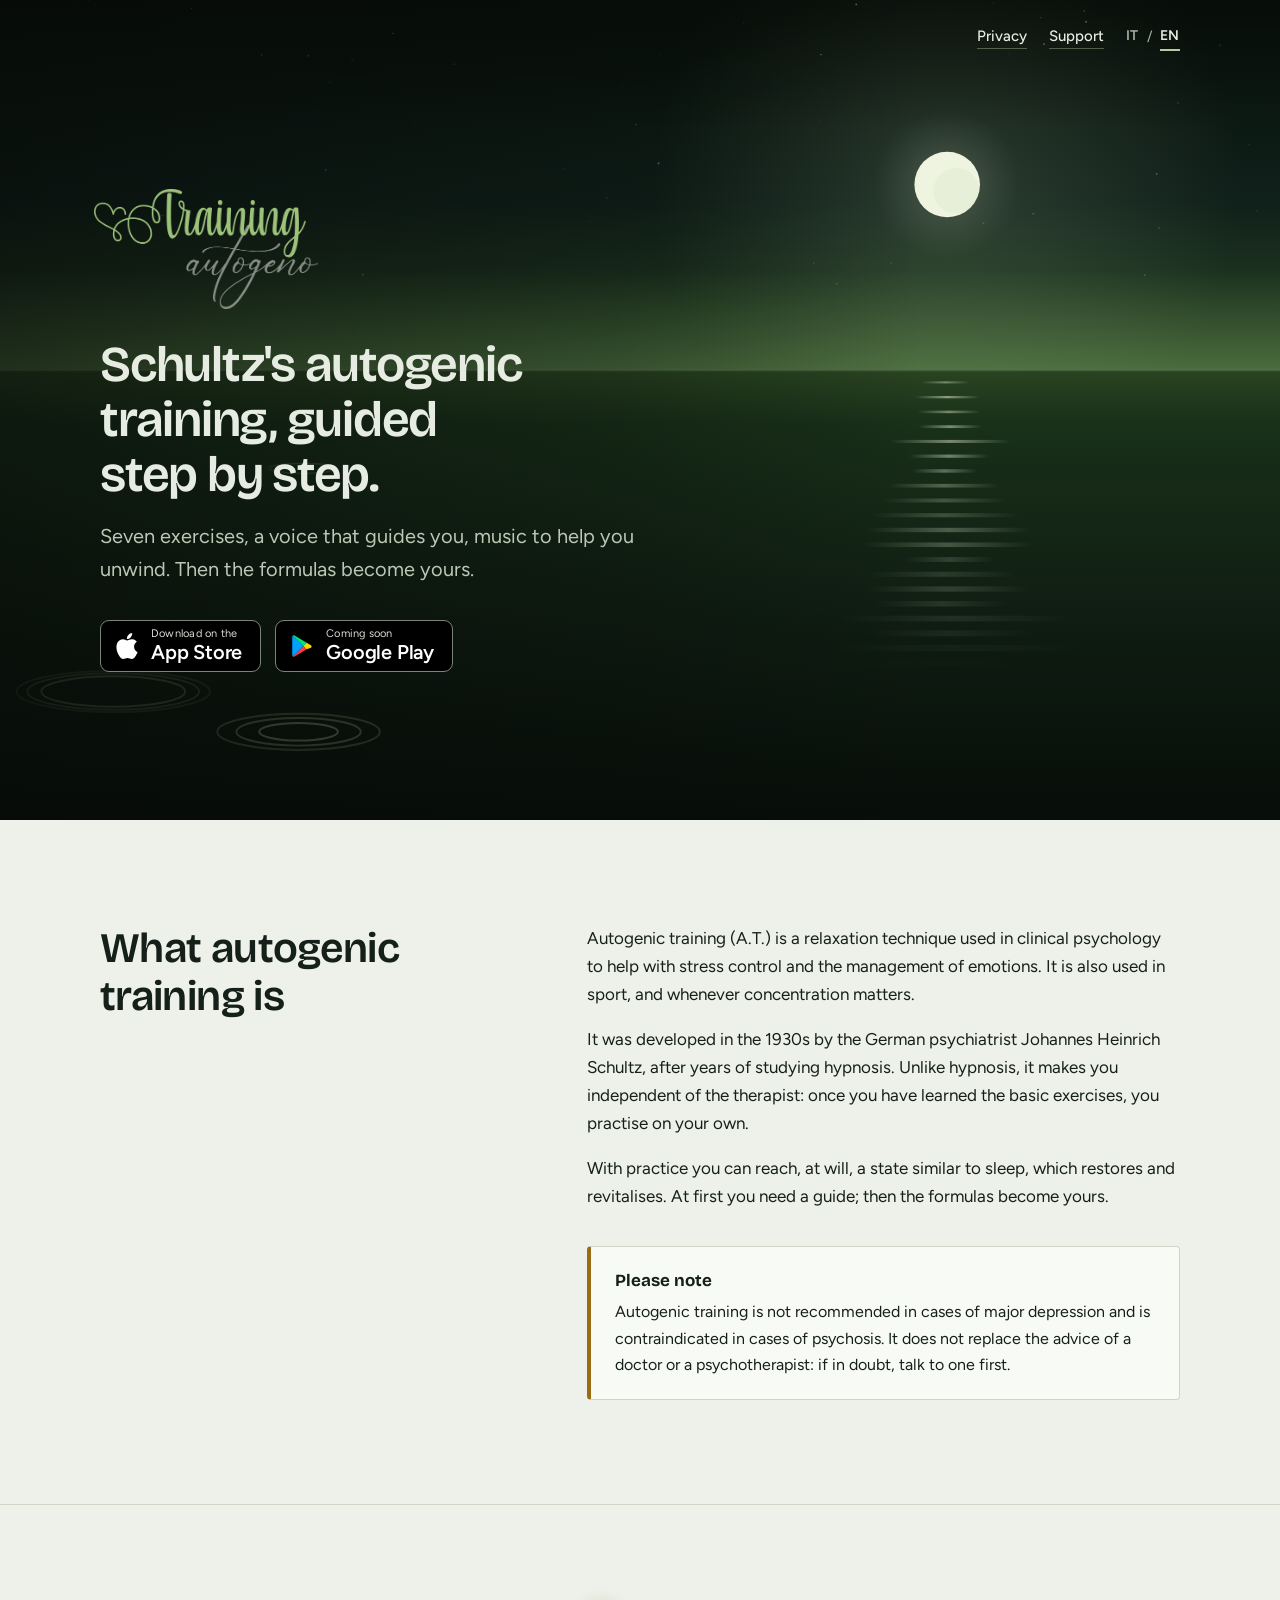
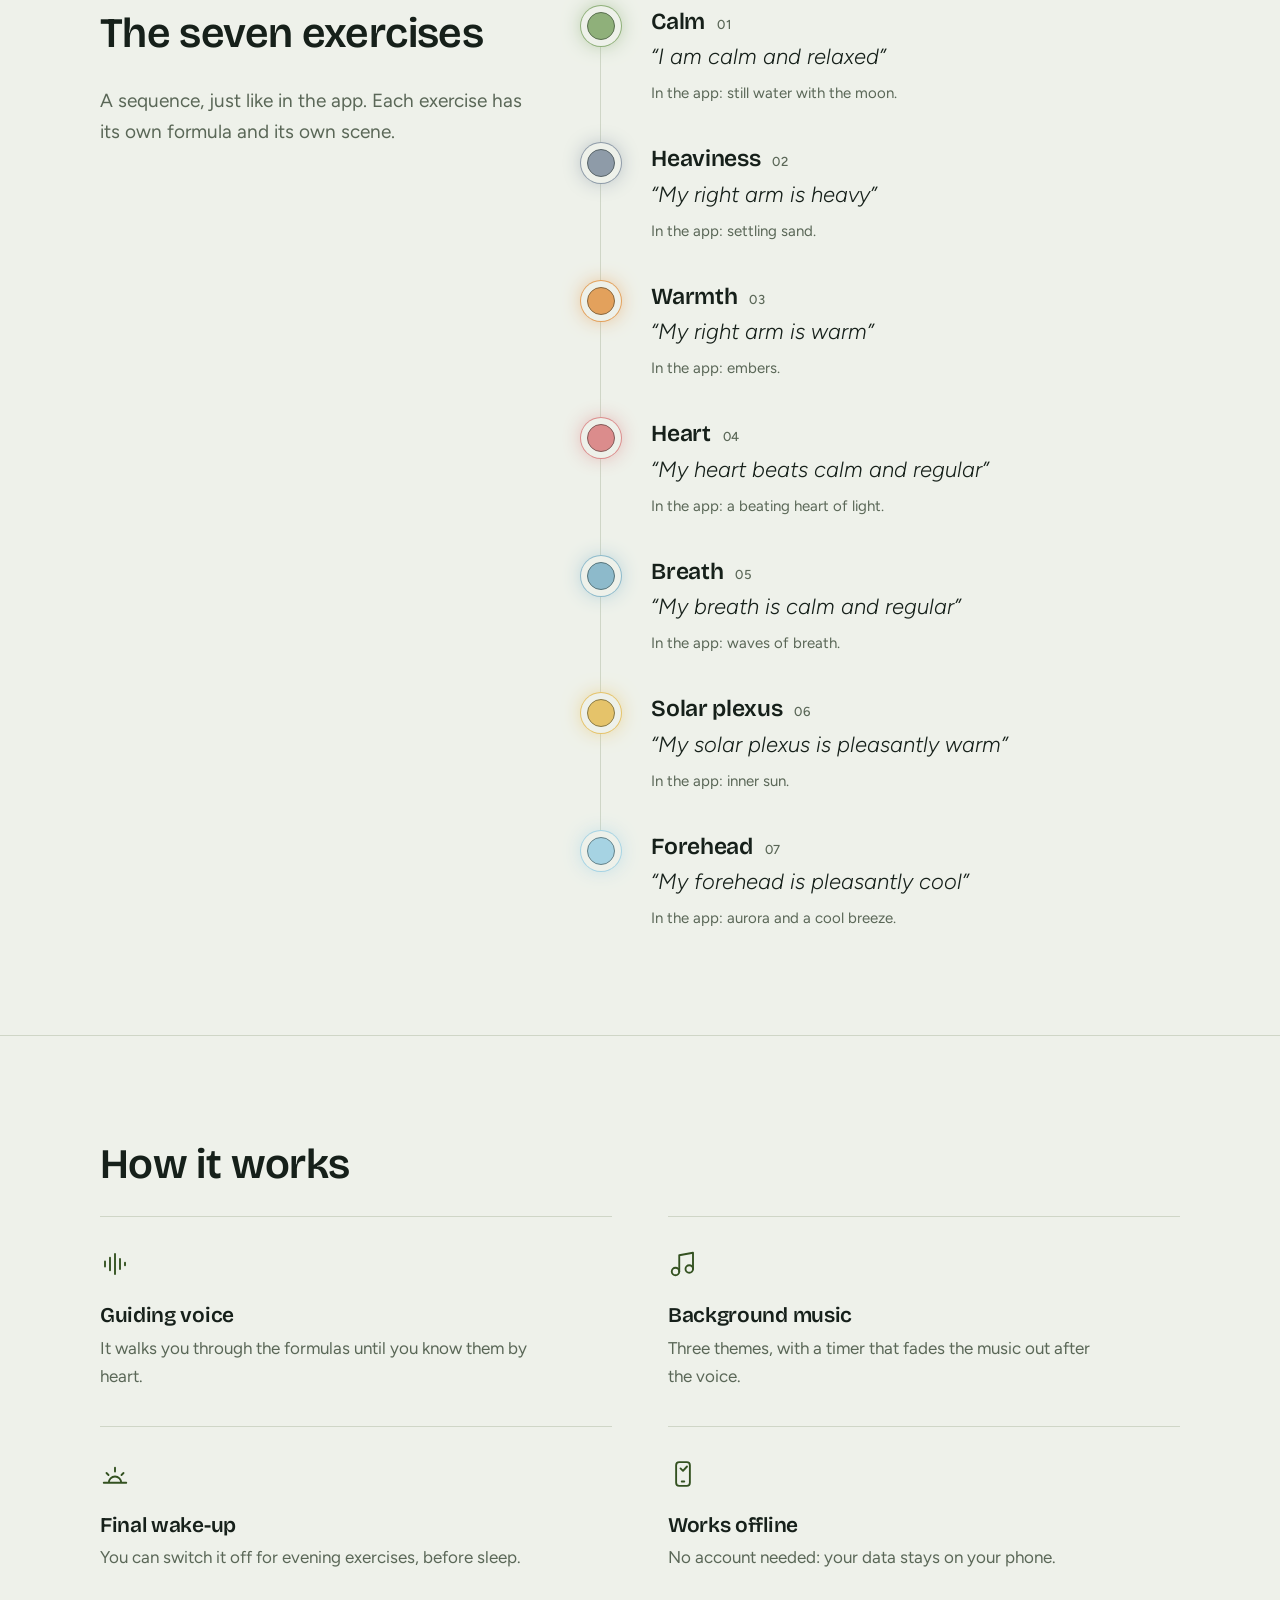
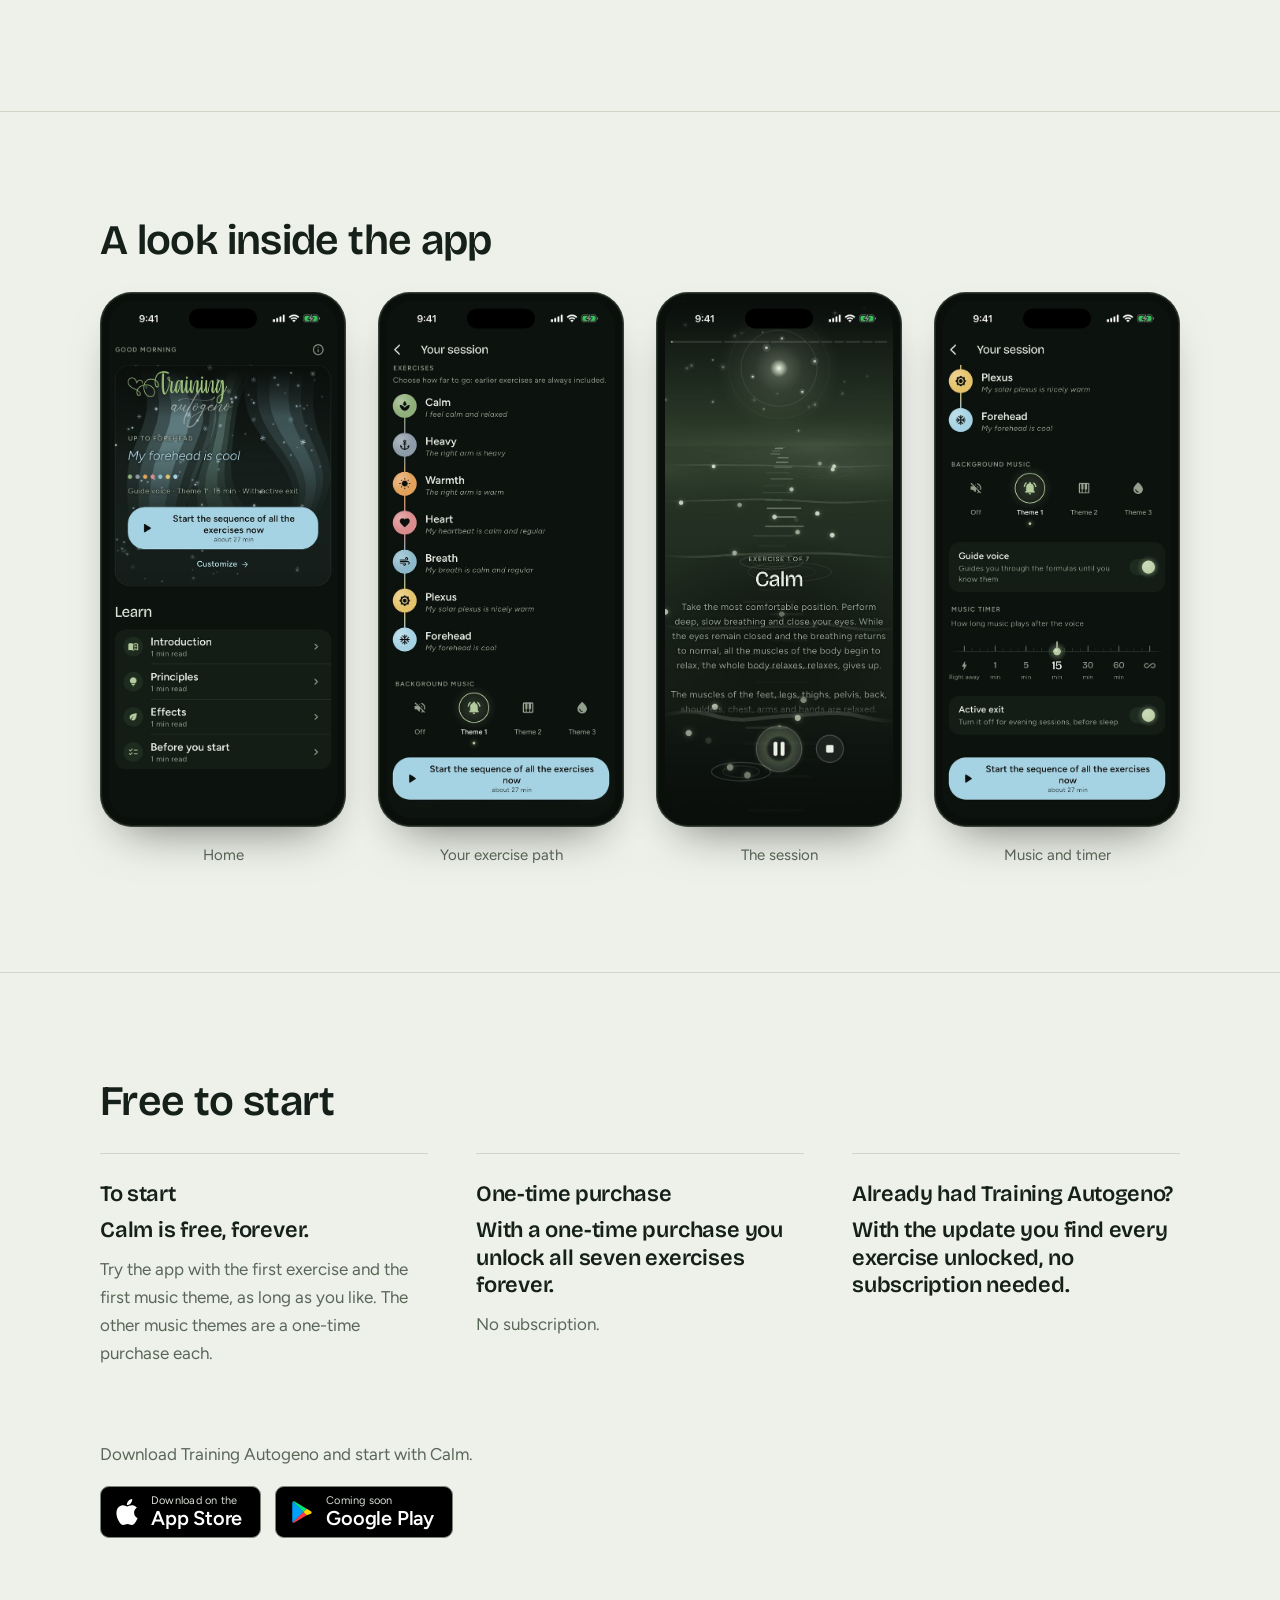
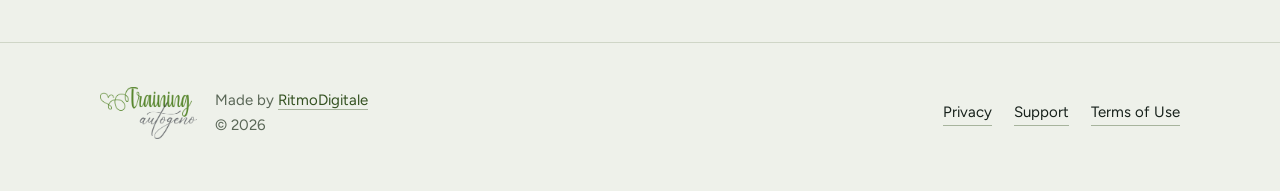
==== commit 96569cea: "Point the App Store badges at the live listing and mark Google Play as coming soon. Co-authored-by: " ====
--- a/index.html
+++ b/index.html
@@ -45,8 +45,8 @@
           <p class="sub" data-l="it" lang="it">Sette esercizi, una voce che ti accompagna, musiche per rilassarti. Poi le formule diventano tue.</p>
 <p class="sub" data-l="en" lang="en">Seven exercises, a voice that guides you, music to help you unwind. Then the formulas become yours.</p>
           <div class="stores">
-          <a class="store" href="#" data-todo="URL App Store" aria-label="Scarica su App Store"><svg viewBox="0 0 24 24" aria-hidden="true" fill="#fff"><path d="M12.152 6.896c-.948 0-2.415-1.078-3.96-1.04-2.04.027-3.91 1.183-4.961 3.014-2.117 3.675-.546 9.103 1.519 12.09 1.013 1.454 2.208 3.09 3.792 3.039 1.52-.065 2.09-.987 3.935-.987 1.831 0 2.35.987 3.96.948 1.637-.026 2.676-1.48 3.676-2.948 1.156-1.688 1.636-3.325 1.662-3.415-.039-.013-3.182-1.221-3.22-4.857-.026-3.04 2.48-4.494 2.597-4.559-1.429-2.09-3.623-2.324-4.39-2.376-2-.156-3.675 1.09-4.61 1.09zM15.53 3.83c.843-1.012 1.4-2.427 1.245-3.83-1.207.052-2.662.805-3.532 1.818-.78.896-1.454 2.338-1.273 3.714 1.338.104 2.715-.688 3.559-1.701"/></svg><span><small><span data-l="it" lang="it">Scarica su</span><span data-l="en" lang="en">Download on the</span></small><b>App Store</b></span></a>
-          <a class="store" href="#" data-todo="URL Google Play" aria-label="Disponibile su Google Play"><svg viewBox="0 0 24 24" aria-hidden="true"><path fill="#00A0FF" d="M3.6 2.3 13.3 12 3.6 21.7c-.4-.3-.6-.8-.6-1.4V3.7c0-.6.2-1.1.6-1.4z"/><path fill="#00E27A" d="M3.6 2.3c.4-.3 1-.4 1.6-.1l11.1 6.8-3 3z"/><path fill="#FF3A44" d="M3.6 21.7c.4.3 1 .4 1.6.1l11.1-6.8-3-3z"/><path fill="#FFD400" d="m16.3 9 3.9 2.3c.9.5.9 1.9 0 2.4L16.3 15l-3-3z"/></svg><span><small><span data-l="it" lang="it">Disponibile su</span><span data-l="en" lang="en">Get it on</span></small><b>Google Play</b></span></a>
+          <a class="store" href="https://apps.apple.com/app/id464008177" rel="noopener" aria-label="Scarica su App Store"><svg viewBox="0 0 24 24" aria-hidden="true" fill="#fff"><path d="M12.152 6.896c-.948 0-2.415-1.078-3.96-1.04-2.04.027-3.91 1.183-4.961 3.014-2.117 3.675-.546 9.103 1.519 12.09 1.013 1.454 2.208 3.09 3.792 3.039 1.52-.065 2.09-.987 3.935-.987 1.831 0 2.35.987 3.96.948 1.637-.026 2.676-1.48 3.676-2.948 1.156-1.688 1.636-3.325 1.662-3.415-.039-.013-3.182-1.221-3.22-4.857-.026-3.04 2.48-4.494 2.597-4.559-1.429-2.09-3.623-2.324-4.39-2.376-2-.156-3.675 1.09-4.61 1.09zM15.53 3.83c.843-1.012 1.4-2.427 1.245-3.83-1.207.052-2.662.805-3.532 1.818-.78.896-1.454 2.338-1.273 3.714 1.338.104 2.715-.688 3.559-1.701"/></svg><span><small><span data-l="it" lang="it">Scarica su</span><span data-l="en" lang="en">Download on the</span></small><b>App Store</b></span></a>
+          <span class="store soon" role="note"><svg viewBox="0 0 24 24" aria-hidden="true"><path fill="#00A0FF" d="M3.6 2.3 13.3 12 3.6 21.7c-.4-.3-.6-.8-.6-1.4V3.7c0-.6.2-1.1.6-1.4z"/><path fill="#00E27A" d="M3.6 2.3c.4-.3 1-.4 1.6-.1l11.1 6.8-3 3z"/><path fill="#FF3A44" d="M3.6 21.7c.4.3 1 .4 1.6.1l11.1-6.8-3-3z"/><path fill="#FFD400" d="m16.3 9 3.9 2.3c.9.5.9 1.9 0 2.4L16.3 15l-3-3z"/></svg><span><small><span data-l="it" lang="it">In arrivo</span><span data-l="en" lang="en">Coming soon</span></small><b>Google Play</b></span></span>
         </div>
         </div>
       </div>
@@ -207,8 +207,8 @@
           <p data-l="it" lang="it">Scarica Training Autogeno e comincia da Calma.</p>
 <p data-l="en" lang="en">Download Training Autogeno and start with Calm.</p>
           <div class="stores">
-          <a class="store" href="#" data-todo="URL App Store" aria-label="Scarica su App Store"><svg viewBox="0 0 24 24" aria-hidden="true" fill="#fff"><path d="M12.152 6.896c-.948 0-2.415-1.078-3.96-1.04-2.04.027-3.91 1.183-4.961 3.014-2.117 3.675-.546 9.103 1.519 12.09 1.013 1.454 2.208 3.09 3.792 3.039 1.52-.065 2.09-.987 3.935-.987 1.831 0 2.35.987 3.96.948 1.637-.026 2.676-1.48 3.676-2.948 1.156-1.688 1.636-3.325 1.662-3.415-.039-.013-3.182-1.221-3.22-4.857-.026-3.04 2.48-4.494 2.597-4.559-1.429-2.09-3.623-2.324-4.39-2.376-2-.156-3.675 1.09-4.61 1.09zM15.53 3.83c.843-1.012 1.4-2.427 1.245-3.83-1.207.052-2.662.805-3.532 1.818-.78.896-1.454 2.338-1.273 3.714 1.338.104 2.715-.688 3.559-1.701"/></svg><span><small><span data-l="it" lang="it">Scarica su</span><span data-l="en" lang="en">Download on the</span></small><b>App Store</b></span></a>
-          <a class="store" href="#" data-todo="URL Google Play" aria-label="Disponibile su Google Play"><svg viewBox="0 0 24 24" aria-hidden="true"><path fill="#00A0FF" d="M3.6 2.3 13.3 12 3.6 21.7c-.4-.3-.6-.8-.6-1.4V3.7c0-.6.2-1.1.6-1.4z"/><path fill="#00E27A" d="M3.6 2.3c.4-.3 1-.4 1.6-.1l11.1 6.8-3 3z"/><path fill="#FF3A44" d="M3.6 21.7c.4.3 1 .4 1.6.1l11.1-6.8-3-3z"/><path fill="#FFD400" d="m16.3 9 3.9 2.3c.9.5.9 1.9 0 2.4L16.3 15l-3-3z"/></svg><span><small><span data-l="it" lang="it">Disponibile su</span><span data-l="en" lang="en">Get it on</span></small><b>Google Play</b></span></a>
+          <a class="store" href="https://apps.apple.com/app/id464008177" rel="noopener" aria-label="Scarica su App Store"><svg viewBox="0 0 24 24" aria-hidden="true" fill="#fff"><path d="M12.152 6.896c-.948 0-2.415-1.078-3.96-1.04-2.04.027-3.91 1.183-4.961 3.014-2.117 3.675-.546 9.103 1.519 12.09 1.013 1.454 2.208 3.09 3.792 3.039 1.52-.065 2.09-.987 3.935-.987 1.831 0 2.35.987 3.96.948 1.637-.026 2.676-1.48 3.676-2.948 1.156-1.688 1.636-3.325 1.662-3.415-.039-.013-3.182-1.221-3.22-4.857-.026-3.04 2.48-4.494 2.597-4.559-1.429-2.09-3.623-2.324-4.39-2.376-2-.156-3.675 1.09-4.61 1.09zM15.53 3.83c.843-1.012 1.4-2.427 1.245-3.83-1.207.052-2.662.805-3.532 1.818-.78.896-1.454 2.338-1.273 3.714 1.338.104 2.715-.688 3.559-1.701"/></svg><span><small><span data-l="it" lang="it">Scarica su</span><span data-l="en" lang="en">Download on the</span></small><b>App Store</b></span></a>
+          <span class="store soon" role="note"><svg viewBox="0 0 24 24" aria-hidden="true"><path fill="#00A0FF" d="M3.6 2.3 13.3 12 3.6 21.7c-.4-.3-.6-.8-.6-1.4V3.7c0-.6.2-1.1.6-1.4z"/><path fill="#00E27A" d="M3.6 2.3c.4-.3 1-.4 1.6-.1l11.1 6.8-3 3z"/><path fill="#FF3A44" d="M3.6 21.7c.4.3 1 .4 1.6.1l11.1-6.8-3-3z"/><path fill="#FFD400" d="m16.3 9 3.9 2.3c.9.5.9 1.9 0 2.4L16.3 15l-3-3z"/></svg><span><small><span data-l="it" lang="it">In arrivo</span><span data-l="en" lang="en">Coming soon</span></small><b>Google Play</b></span></span>
         </div>
         </div>
       </div>
--- a/assets/style.css
+++ b/assets/style.css
@@ -174,6 +174,7 @@
   transition: border-color .2s, transform .2s, box-shadow .2s;
 }
 .store:hover { border-color: #B5CC9F; transform: translateY(-1px); box-shadow: 0 6px 20px rgba(0, 0, 0, .35); background: #000; }
+.store.soon, .store.soon:hover { cursor: default; border-color: #7C847A; transform: none; box-shadow: none; }
 .store svg { width: 26px; height: 26px; flex: none; }
 .store span { display: flex; flex-direction: column; line-height: 1.1; text-align: left; }
 .store small { font-size: 11px; letter-spacing: .02em; color: #D6DCD2; }
